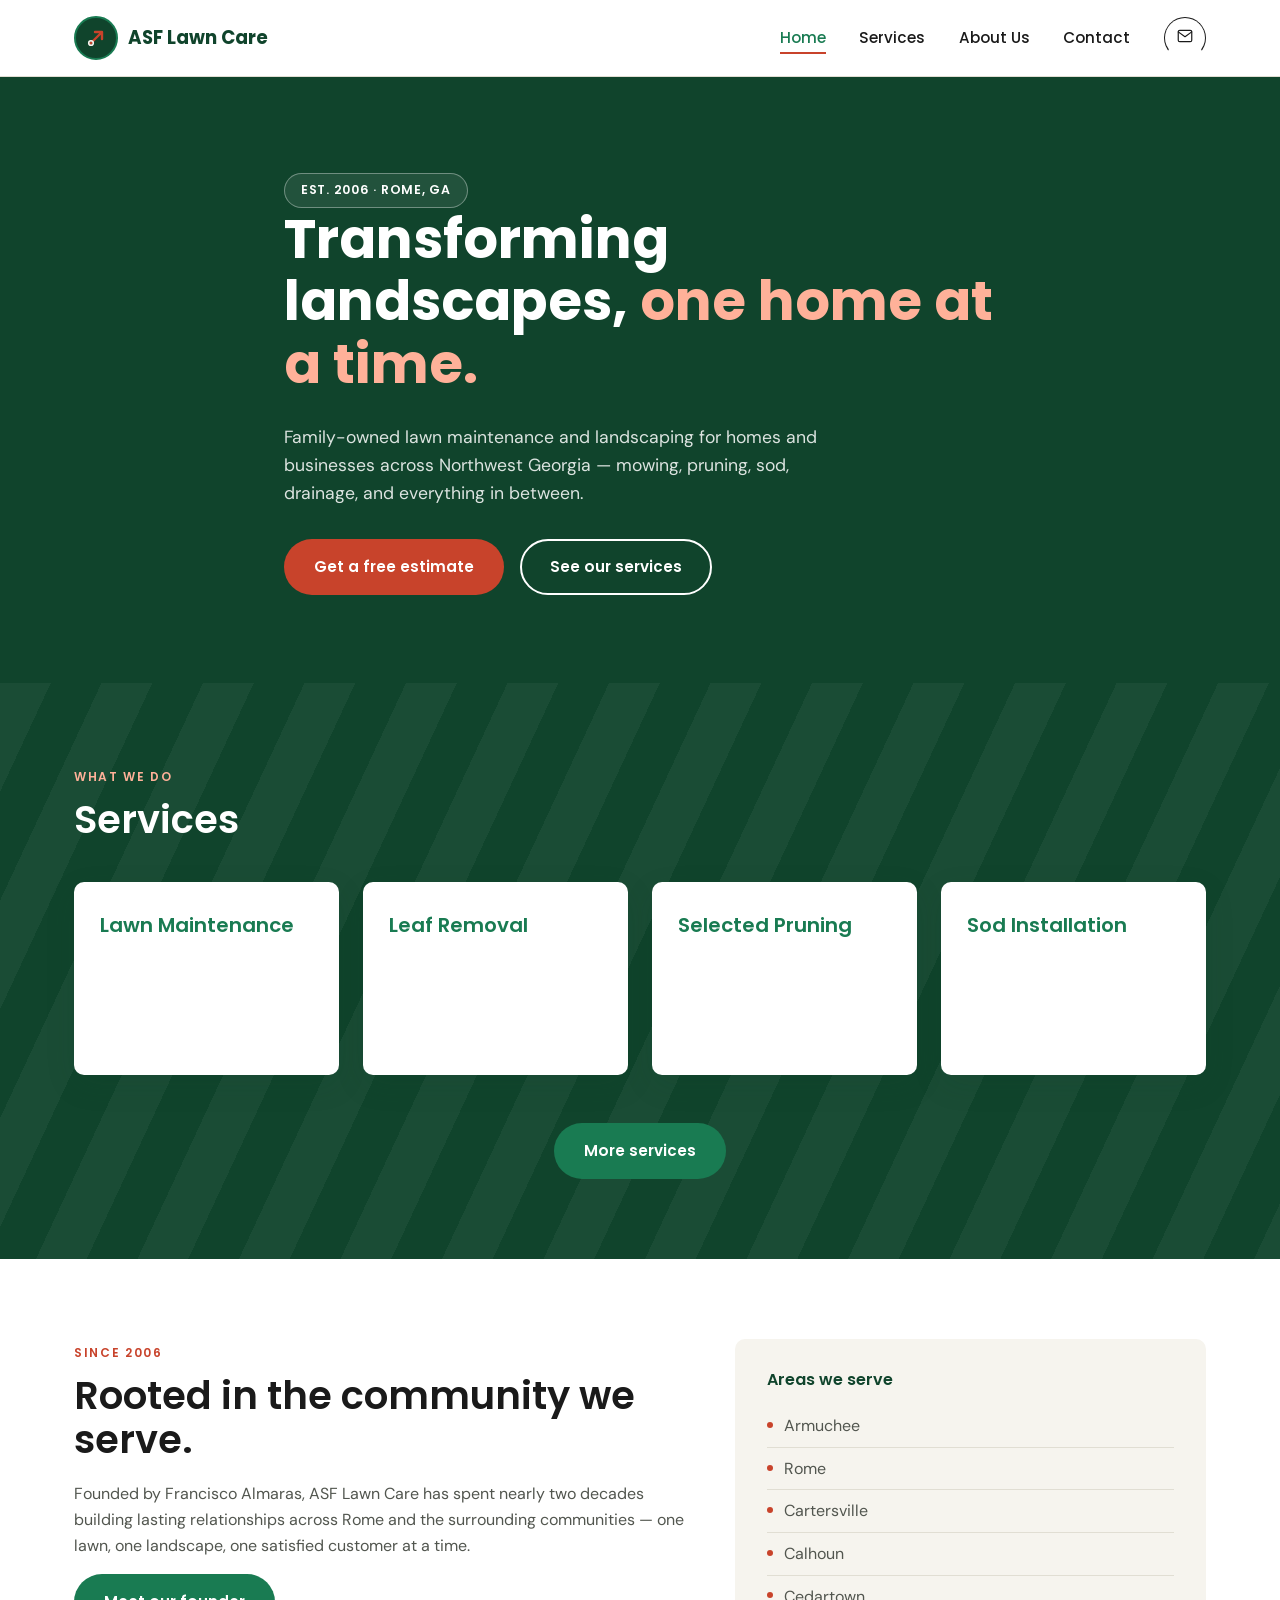
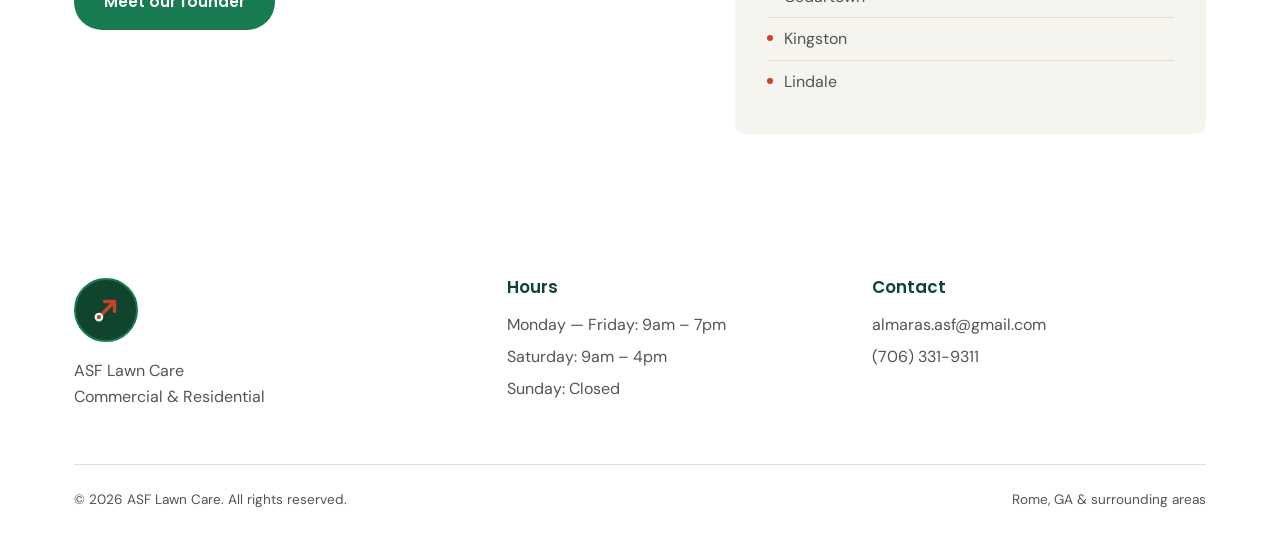
==== index.html @ 883a6e31 "[ASF-000] feat: original files for beginning of ASF web buildout" ====
<!DOCTYPE html>
<html lang="en">
<head>
<meta charset="UTF-8">
<meta name="viewport" content="width=device-width, initial-scale=1.0">
<title>ASF Lawn Care | Lawn &amp; Landscape Care in Rome, GA</title>
<meta name="description" content="Family-owned lawn care and landscaping serving Rome, Armuchee, Cartersville, Calhoun, Cedartown, Kingston &amp; Lindale, GA since 2006.">

<link rel="preconnect" href="https://fonts.googleapis.com">
<link rel="preconnect" href="https://fonts.gstatic.com" crossorigin>
<link href="https://fonts.googleapis.com/css2?family=DM+Sans:wght@400;500;700&family=Poppins:wght@500;600;700&display=swap" rel="stylesheet">

<link rel="stylesheet" href="css/style.css">
<link rel="stylesheet" href="css/index.css">
</head>
<body>

<!-- ========== HEADER ========== -->
<header class="site-header">
  <nav class="nav">
    <a href="index.html" class="nav__logo">
      <!-- PLACEHOLDER LOGO MARK — swap for images/logo-color.png once uploaded -->
      <span class="nav__logo-mark">
        <svg viewBox="0 0 24 24" fill="none" xmlns="http://www.w3.org/2000/svg">
          <path d="M6 18L18 6M18 6H11M18 6V13" stroke="#C8432B" stroke-width="2.4" stroke-linecap="round" stroke-linejoin="round"/>
          <circle cx="7" cy="17" r="2.3" stroke="#F6F4EE" stroke-width="1.6"/>
        </svg>
      </span>
      ASF Lawn Care
    </a>

    <button class="nav__toggle" id="navToggle" aria-label="Toggle menu" aria-expanded="false">
      <span></span><span></span><span></span>
    </button>

    <ul class="nav__links" id="navLinks">
      <li><a href="index.html" aria-current="page">Home</a></li>
      <li><a href="services.html">Services</a></li>
      <li><a href="about.html">About Us</a></li>
      <li><a href="contact.html">Contact</a></li>
      <li>
        <a href="contact.html" class="nav__contact-btn" aria-label="Contact us">
          <svg viewBox="0 0 24 24" fill="none" xmlns="http://www.w3.org/2000/svg">
            <path d="M3 6.5L12 13L21 6.5" stroke="currentColor" stroke-width="1.6" stroke-linecap="round" stroke-linejoin="round"/>
            <rect x="3" y="4.5" width="18" height="15" rx="2" stroke="currentColor" stroke-width="1.6"/>
          </svg>
        </a>
      </li>
    </ul>
  </nav>
</header>

<!-- ========== HERO ========== -->
<section class="hero mow-stripes">
  <div class="container hero__inner">
    <span class="badge">Est. 2006 · Rome, GA</span>
    <h1>Transforming landscapes, <span>one home at a time.</span></h1>
    <p class="hero__lede">Family-owned lawn maintenance and landscaping for homes and businesses across Northwest Georgia — mowing, pruning, sod, drainage, and everything in between.</p>
    <div class="hero__actions">
      <a href="contact.html" class="btn btn--rust">Get a free estimate</a>
      <a href="services.html" class="btn btn--outline">See our services</a>
    </div>
  </div>
</section>

<!-- ========== SERVICES PREVIEW ========== -->
<section class="section section--forest mow-stripes">
  <div class="container">
    <div class="section-head">
      <span class="eyebrow">What we do</span>
      <h2>Services</h2>
    </div>

    <div class="service-grid">
      <article class="service-card">
        <h3>Lawn Maintenance</h3>
        <p>Regular mowing, precise edging, and thorough blowing to keep your lawn verdant and well-groomed year-round.</p>
      </article>
      <article class="service-card">
        <h3>Leaf Removal</h3>
        <p>Dependable, timely clearing of leaves and debris from your lawn, driveway, and walkways — seasonal or ongoing.</p>
      </article>
      <article class="service-card">
        <h3>Selected Pruning</h3>
        <p>Careful removal of specific branches or sections of a plant to enhance its health, structure, and appearance.</p>
      </article>
      <article class="service-card">
        <h3>Sod Installation</h3>
        <p>Site evaluation, prep, and top-notch sod suited to your area — a custom plan for a healthy, vibrant lawn.</p>
      </article>
    </div>

    <div class="service-grid__more">
      <a href="services.html" class="btn btn--primary">More services</a>
    </div>
  </div>
</section>

<!-- ========== ABOUT TEASER ========== -->
<section class="section about-teaser">
  <div class="container about-teaser__grid">
    <div>
      <span class="eyebrow">Since 2006</span>
      <h2>Rooted in the community we serve.</h2>
      <p>Founded by Francisco Almaras, ASF Lawn Care has spent nearly two decades building lasting relationships across Rome and the surrounding communities — one lawn, one landscape, one satisfied customer at a time.</p>
      <a href="about.html" class="btn btn--primary">Meet our founder</a>
    </div>
    <div class="about-teaser__areas">
      <h4>Areas we serve</h4>
      <ul class="area-list">
        <li>Armuchee</li>
        <li>Rome</li>
        <li>Cartersville</li>
        <li>Calhoun</li>
        <li>Cedartown</li>
        <li>Kingston</li>
        <li>Lindale</li>
      </ul>
    </div>
  </div>
</section>

<!-- ========== FOOTER ========== -->
<footer class="site-footer">
  <div class="container">
    <div class="footer-grid">
      <div class="footer-col">
        <a href="index.html" class="nav__logo" style="margin-bottom:1rem;">
          <span class="nav__logo-mark">
            <svg viewBox="0 0 24 24" fill="none" xmlns="http://www.w3.org/2000/svg">
              <path d="M6 18L18 6M18 6H11M18 6V13" stroke="#C8432B" stroke-width="2.4" stroke-linecap="round" stroke-linejoin="round"/>
              <circle cx="7" cy="17" r="2.3" stroke="#F6F4EE" stroke-width="1.6"/>
            </svg>
          </span>
        </a>
        <p>ASF Lawn Care<br>Commercial &amp; Residential</p>
      </div>
      <div class="footer-col">
        <h4>Hours</h4>
        <p>Monday — Friday: 9am – 7pm</p>
        <p>Saturday: 9am – 4pm</p>
        <p>Sunday: Closed</p>
      </div>
      <div class="footer-col">
        <h4>Contact</h4>
        <p><a href="mailto:almaras.asf@gmail.com">almaras.asf@gmail.com</a></p>
        <p><a href="tel:+17063319311">(706) 331-9311</a></p>
      </div>
    </div>
    <div class="footer-bottom">
      <span>© <span id="year"></span> ASF Lawn Care. All rights reserved.</span>
      <span>Rome, GA &amp; surrounding areas</span>
    </div>
  </div>
</footer>

<script src="js/main.js"></script>
</body>
</html>
---- css/style.css ----
/* ==========================================================================
   ASF Lawn Care — Global Stylesheet
   ========================================================================== */

:root {
  /* Brand palette (sampled from original site) */
  --forest: #10442c;
  --forest-dark: #0b331f;
  --kelly: #197b52;
  --kelly-light: #22935f;
  --rust: #c8432b;
  --rust-dark: #a8351f;
  --cream: #f6f4ee;
  --white: #ffffff;
  --ink: #1a1a1a;
  --ink-soft: #52564f;
  --border: #e1ded3;

  /* Type */
  --font-heading: "Poppins", "Segoe UI", sans-serif;
  --font-body: "DM Sans", "Segoe UI", sans-serif;

  /* Layout */
  --max-width: 1180px;
  --radius: 10px;
  --shadow: 0 10px 30px rgba(16, 68, 44, 0.12);
}

* {
  box-sizing: border-box;
}

html {
  scroll-behavior: smooth;
}

body {
  margin: 0;
  font-family: var(--font-body);
  color: var(--ink);
  background: var(--white);
  line-height: 1.6;
  -webkit-font-smoothing: antialiased;
}

h1, h2, h3, h4 {
  font-family: var(--font-heading);
  font-weight: 600;
  line-height: 1.15;
  margin: 0 0 0.5em;
  color: var(--ink);
}

h1 { font-size: clamp(2.2rem, 5vw, 3.4rem); font-weight: 700; }
h2 { font-size: clamp(1.7rem, 3.5vw, 2.4rem); }
h3 { font-size: 1.25rem; }

p { margin: 0 0 1em; color: var(--ink-soft); }

a {
  color: inherit;
  text-decoration: none;
}

img { max-width: 100%; display: block; }

ul { margin: 0; padding: 0; list-style: none; }

.container {
  max-width: var(--max-width);
  margin: 0 auto;
  padding: 0 1.5rem;
}

.section {
  padding: 5rem 0;
}

.section--forest {
  background: var(--forest);
  color: var(--white);
}

.section--forest h1,
.section--forest h2,
.section--forest h3,
.section--forest p {
  color: var(--white);
}

.section--cream {
  background: var(--cream);
}

.eyebrow {
  display: inline-block;
  font-family: var(--font-heading);
  font-size: 0.75rem;
  font-weight: 600;
  letter-spacing: 0.14em;
  text-transform: uppercase;
  color: var(--rust);
  margin-bottom: 0.75rem;
}

.section--forest .eyebrow { color: #ffb199; }

/* ---------- Buttons ---------- */

.btn {
  display: inline-flex;
  align-items: center;
  gap: 0.5rem;
  font-family: var(--font-heading);
  font-weight: 600;
  font-size: 0.95rem;
  padding: 0.85rem 1.75rem;
  border-radius: 999px;
  border: 2px solid transparent;
  cursor: pointer;
  transition: transform 0.15s ease, background 0.2s ease, color 0.2s ease, border-color 0.2s ease;
}

.btn:hover { transform: translateY(-2px); }

.btn--primary {
  background: var(--kelly);
  color: var(--white);
}
.btn--primary:hover { background: var(--kelly-light); }

.btn--rust {
  background: var(--rust);
  color: var(--white);
}
.btn--rust:hover { background: var(--rust-dark); }

.btn--outline {
  background: transparent;
  border-color: var(--white);
  color: var(--white);
}
.btn--outline:hover { background: var(--white); color: var(--forest); }

/* ---------- Header / Nav ---------- */

.site-header {
  position: sticky;
  top: 0;
  z-index: 50;
  background: var(--white);
  border-bottom: 1px solid var(--border);
}

.nav {
  display: flex;
  align-items: center;
  justify-content: space-between;
  padding: 1rem 1.5rem;
  max-width: var(--max-width);
  margin: 0 auto;
}

.nav__logo {
  display: flex;
  align-items: center;
  gap: 0.6rem;
  font-family: var(--font-heading);
  font-weight: 700;
  font-size: 1.15rem;
  color: var(--forest);
}

.nav__logo-mark {
  width: 44px;
  height: 44px;
  border-radius: 50%;
  background: var(--forest);
  display: flex;
  align-items: center;
  justify-content: center;
  flex-shrink: 0;
  border: 2px solid var(--kelly);
}

.nav__logo-mark svg { width: 24px; height: 24px; }

.nav__links {
  display: flex;
  align-items: center;
  gap: 2.1rem;
}

.nav__links a {
  font-family: var(--font-heading);
  font-weight: 500;
  font-size: 0.95rem;
  color: var(--ink);
  padding-bottom: 4px;
  border-bottom: 2px solid transparent;
  transition: border-color 0.2s ease, color 0.2s ease;
}

.nav__links a:hover,
.nav__links a[aria-current="page"] {
  color: var(--kelly);
  border-color: var(--rust);
}

.nav__contact-btn {
  width: 42px;
  height: 42px;
  border-radius: 50%;
  border: 1.5px solid var(--ink);
  display: flex;
  align-items: center;
  justify-content: center;
  flex-shrink: 0;
}

.nav__contact-btn svg { width: 18px; height: 18px; }

.nav__toggle {
  display: none;
  background: none;
  border: none;
  cursor: pointer;
  padding: 0.4rem;
}

.nav__toggle span {
  display: block;
  width: 24px;
  height: 2px;
  background: var(--forest);
  margin: 5px 0;
  transition: 0.2s ease;
}

/* ---------- Mown-stripe signature motif ----------
   A nod to freshly mowed lawn stripes — used sparingly as a
   background texture on hero / divider sections. */

.mow-stripes {
  background-image: repeating-linear-gradient(
    115deg,
    rgba(255, 255, 255, 0.045) 0px,
    rgba(255, 255, 255, 0.045) 46px,
    transparent 46px,
    transparent 92px
  );
}

.section-divider {
  height: 64px;
  background: var(--white);
  clip-path: polygon(0 100%, 50% 0, 100% 100%);
  margin-top: -1px;
}

.section-divider--into-forest { background: var(--forest); }
.section-divider--from-forest {
  background: var(--white);
  transform: rotate(180deg);
}

/* ---------- Badge (echoes the "EST. 2006" seal in the logo) ---------- */

.badge {
  display: inline-flex;
  align-items: center;
  gap: 0.6rem;
  background: rgba(255, 255, 255, 0.08);
  border: 1px solid rgba(255, 255, 255, 0.35);
  border-radius: 999px;
  padding: 0.4rem 1rem;
  font-family: var(--font-heading);
  font-size: 0.78rem;
  font-weight: 600;
  letter-spacing: 0.06em;
  text-transform: uppercase;
}

/* ---------- Footer ---------- */

.site-footer {
  background: var(--white);
  padding: 4rem 0 2rem;
}

.footer-grid {
  display: grid;
  grid-template-columns: 1.2fr 1fr 1fr;
  gap: 2rem;
  align-items: start;
  text-align: left;
}

.footer-grid .nav__logo-mark { width: 64px; height: 64px; }
.footer-grid .nav__logo-mark svg { width: 34px; height: 34px; }

.footer-col h4 {
  font-family: var(--font-heading);
  font-size: 1.05rem;
  color: var(--forest);
  margin-bottom: 0.9rem;
}

.footer-col p {
  margin-bottom: 0.4rem;
  color: var(--ink-soft);
}

.footer-bottom {
  margin-top: 3rem;
  padding-top: 1.5rem;
  border-top: 1px solid var(--border);
  font-size: 0.85rem;
  color: var(--ink-soft);
  display: flex;
  justify-content: space-between;
  flex-wrap: wrap;
  gap: 0.5rem;
}

/* ---------- Responsive ---------- */

@media (max-width: 860px) {
  .nav__links {
    position: fixed;
    top: 73px;
    left: 0;
    right: 0;
    background: var(--white);
    flex-direction: column;
    align-items: flex-start;
    gap: 0;
    padding: 0.5rem 1.5rem 1.5rem;
    border-bottom: 1px solid var(--border);
    transform: translateY(-130%);
    opacity: 0;
    transition: transform 0.25s ease, opacity 0.25s ease;
  }

  .nav__links.is-open {
    transform: translateY(0);
    opacity: 1;
  }

  .nav__links a {
    width: 100%;
    padding: 0.85rem 0;
    border-bottom: 1px solid var(--border);
  }

  .nav__toggle { display: block; }

  .footer-grid {
    grid-template-columns: 1fr;
    text-align: left;
  }
}
---- css/index.css ----
/* ---------- Hero ---------- */

.hero {
  background: var(--forest);
  color: var(--white);
  padding: 6rem 0 5.5rem;
  position: relative;
  overflow: hidden;
}

.hero__inner {
  max-width: 760px;
}

.hero h1 { color: var(--white); }
.hero h1 span { color: #ffb199; }

.hero__lede {
  color: rgba(255, 255, 255, 0.85);
  font-size: 1.1rem;
  max-width: 560px;
  margin-bottom: 2rem;
}

.hero__actions {
  display: flex;
  gap: 1rem;
  flex-wrap: wrap;
}

/* ---------- Services ---------- */

.section-head {
  margin-bottom: 2.5rem;
}

.service-grid {
  display: grid;
  grid-template-columns: repeat(4, 1fr);
  gap: 1.5rem;
}

.service-card {
  background: var(--white);
  color: var(--ink);
  border-radius: var(--radius);
  padding: 2rem 1.6rem;
  box-shadow: var(--shadow);
}

.service-card h3 {
  color: var(--kelly);
  margin-bottom: 0.7rem;
}

.service-card p {
  font-size: 0.93rem;
  margin-bottom: 0;
}

.service-grid__more {
  text-align: center;
  margin-top: 3rem;
}

/* ---------- About teaser ---------- */

.about-teaser__grid {
  display: grid;
  grid-template-columns: 1.3fr 1fr;
  gap: 3rem;
  align-items: start;
}

.about-teaser__areas {
  background: var(--cream);
  border-radius: var(--radius);
  padding: 2rem;
}

.about-teaser__areas h4 {
  font-family: var(--font-heading);
  color: var(--forest);
  margin-bottom: 1rem;
}

.area-list li {
  padding: 0.5rem 0;
  border-bottom: 1px solid var(--border);
  color: var(--ink-soft);
  position: relative;
  padding-left: 1.1rem;
}

.area-list li:last-child { border-bottom: none; }

.area-list li::before {
  content: "";
  position: absolute;
  left: 0;
  top: 1.05rem;
  width: 6px;
  height: 6px;
  border-radius: 50%;
  background: var(--rust);
}

@media (max-width: 900px) {
  .service-grid { grid-template-columns: repeat(2, 1fr); }
  .about-teaser__grid { grid-template-columns: 1fr; }
}

@media (max-width: 560px) {
  .service-grid { grid-template-columns: 1fr; }
  .hero { padding: 4.5rem 0 3.5rem; }
}
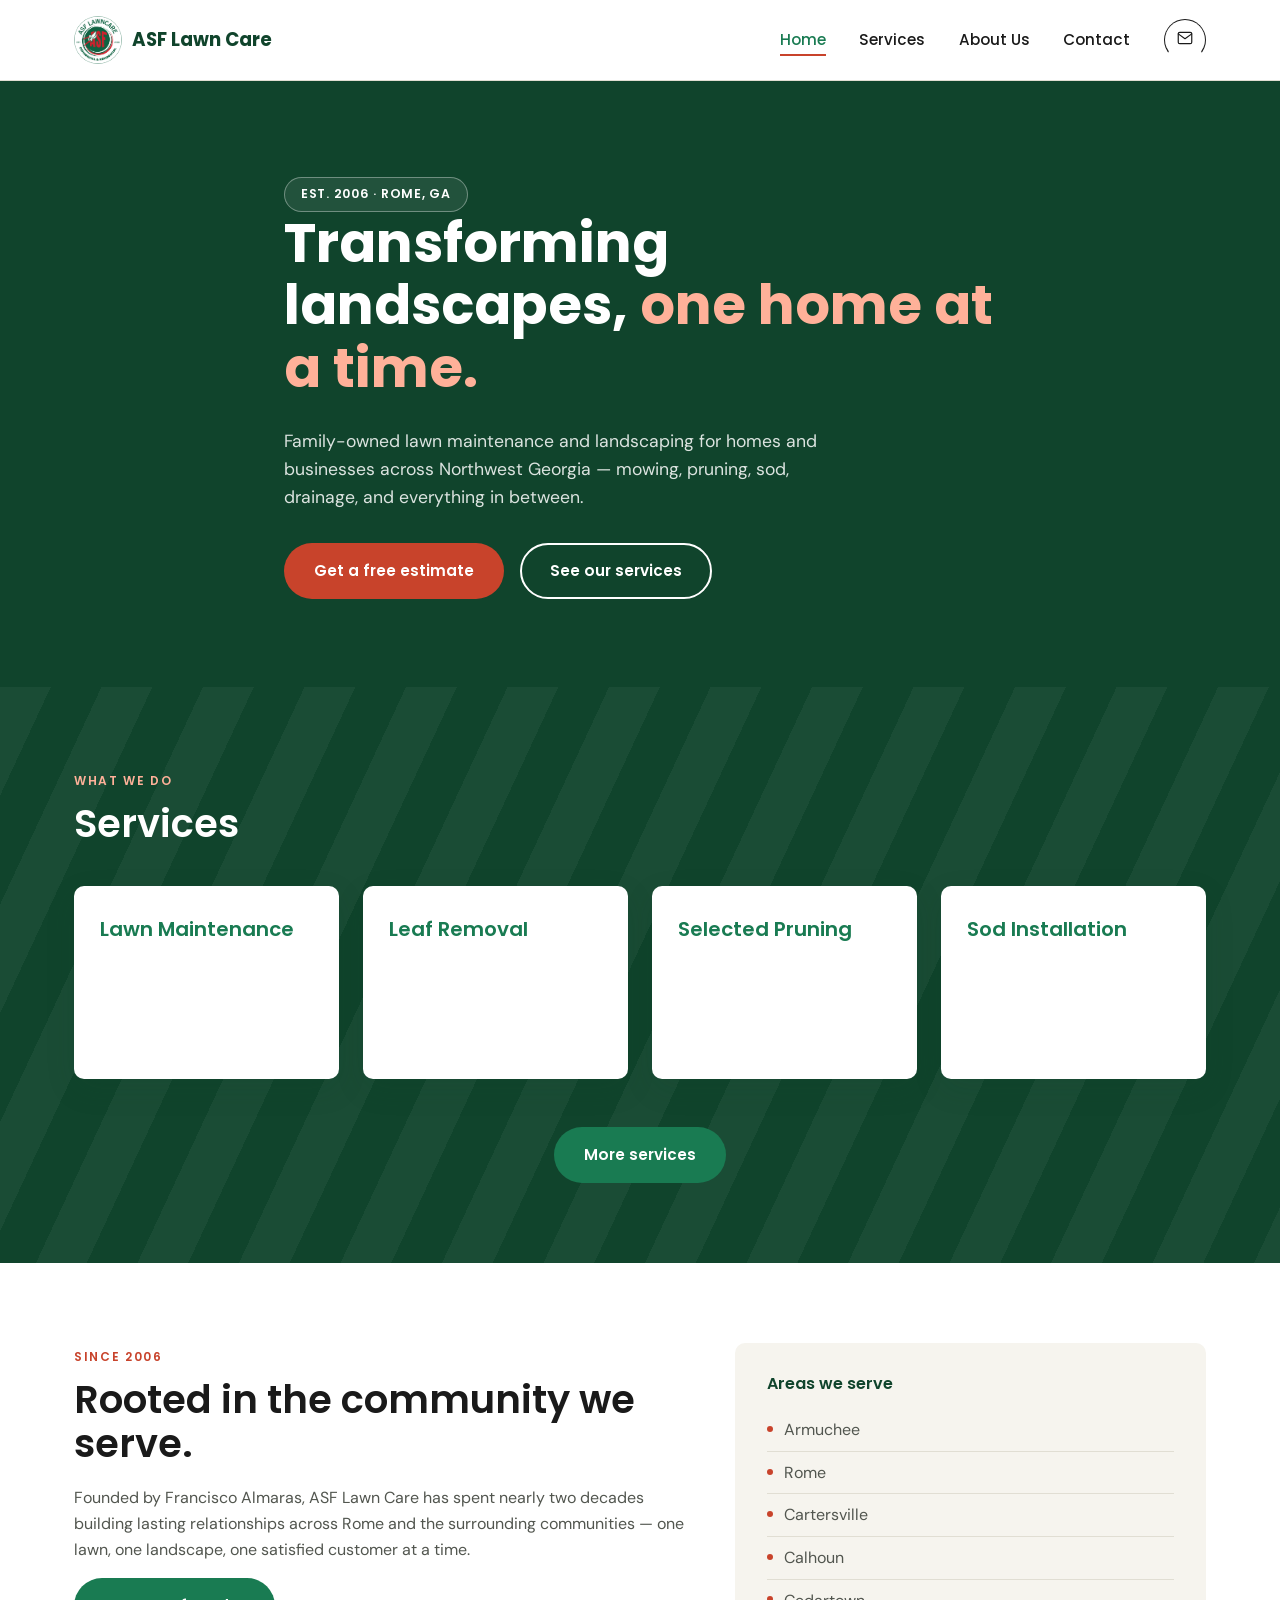
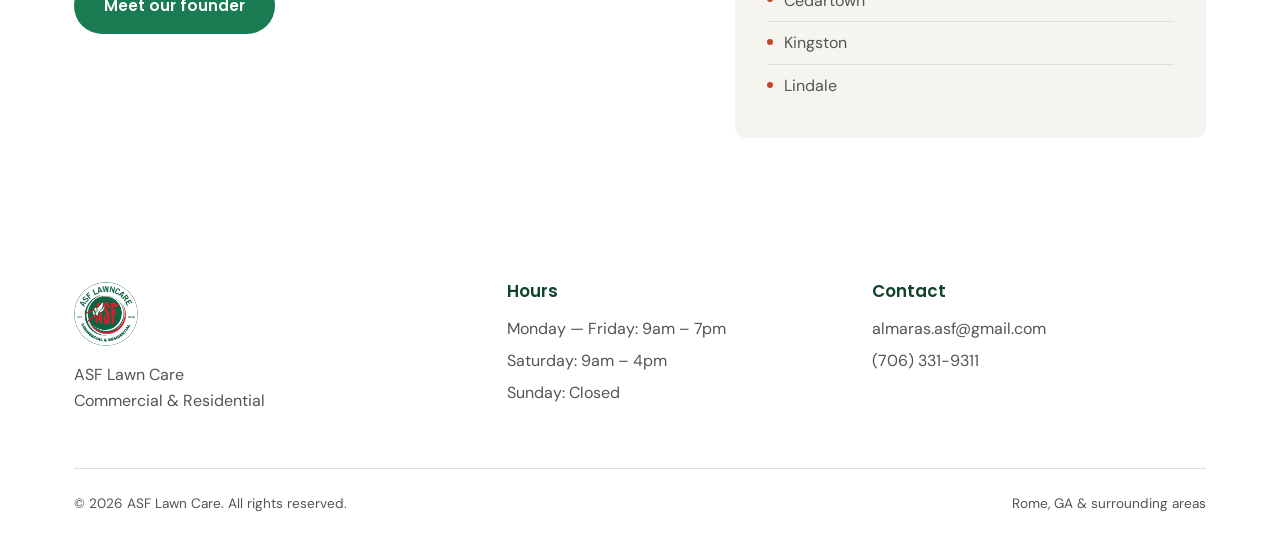
==== commit 60cedf12: "[ASF-9.4.26] feat: adding ASF logo and adjustments" ====
--- a/index.html
+++ b/index.html
@@ -20,12 +20,7 @@
   <nav class="nav">
     <a href="index.html" class="nav__logo">
       <!-- PLACEHOLDER LOGO MARK — swap for images/logo-color.png once uploaded -->
-      <span class="nav__logo-mark">
-        <svg viewBox="0 0 24 24" fill="none" xmlns="http://www.w3.org/2000/svg">
-          <path d="M6 18L18 6M18 6H11M18 6V13" stroke="#C8432B" stroke-width="2.4" stroke-linecap="round" stroke-linejoin="round"/>
-          <circle cx="7" cy="17" r="2.3" stroke="#F6F4EE" stroke-width="1.6"/>
-        </svg>
-      </span>
+      <span class="nav__logo-mark"><img src="images/asf_logo.png" alt="ASF Lawn Care logo"></span>
       ASF Lawn Care
     </a>
 
@@ -126,12 +121,7 @@
     <div class="footer-grid">
       <div class="footer-col">
         <a href="index.html" class="nav__logo" style="margin-bottom:1rem;">
-          <span class="nav__logo-mark">
-            <svg viewBox="0 0 24 24" fill="none" xmlns="http://www.w3.org/2000/svg">
-              <path d="M6 18L18 6M18 6H11M18 6V13" stroke="#C8432B" stroke-width="2.4" stroke-linecap="round" stroke-linejoin="round"/>
-              <circle cx="7" cy="17" r="2.3" stroke="#F6F4EE" stroke-width="1.6"/>
-            </svg>
-          </span>
+          <span class="nav__logo-mark"><img src="images/asf_logo.png" alt="ASF Lawn Care logo"></span>
         </a>
         <p>ASF Lawn Care<br>Commercial &amp; Residential</p>
       </div>
--- a/css/style.css
+++ b/css/style.css
@@ -172,18 +172,21 @@
 }
 
 .nav__logo-mark {
-  width: 44px;
-  height: 44px;
+  width: 48px;
+  height: 48px;
   border-radius: 50%;
-  background: var(--forest);
   display: flex;
   align-items: center;
   justify-content: center;
   flex-shrink: 0;
-  border: 2px solid var(--kelly);
-}
-
-.nav__logo-mark svg { width: 24px; height: 24px; }
+  overflow: hidden;
+}
+
+.nav__logo-mark img {
+  width: 100%;
+  height: 100%;
+  object-fit: contain;
+}
 
 .nav__links {
   display: flex;
@@ -297,7 +300,6 @@
 }
 
 .footer-grid .nav__logo-mark { width: 64px; height: 64px; }
-.footer-grid .nav__logo-mark svg { width: 34px; height: 34px; }
 
 .footer-col h4 {
   font-family: var(--font-heading);
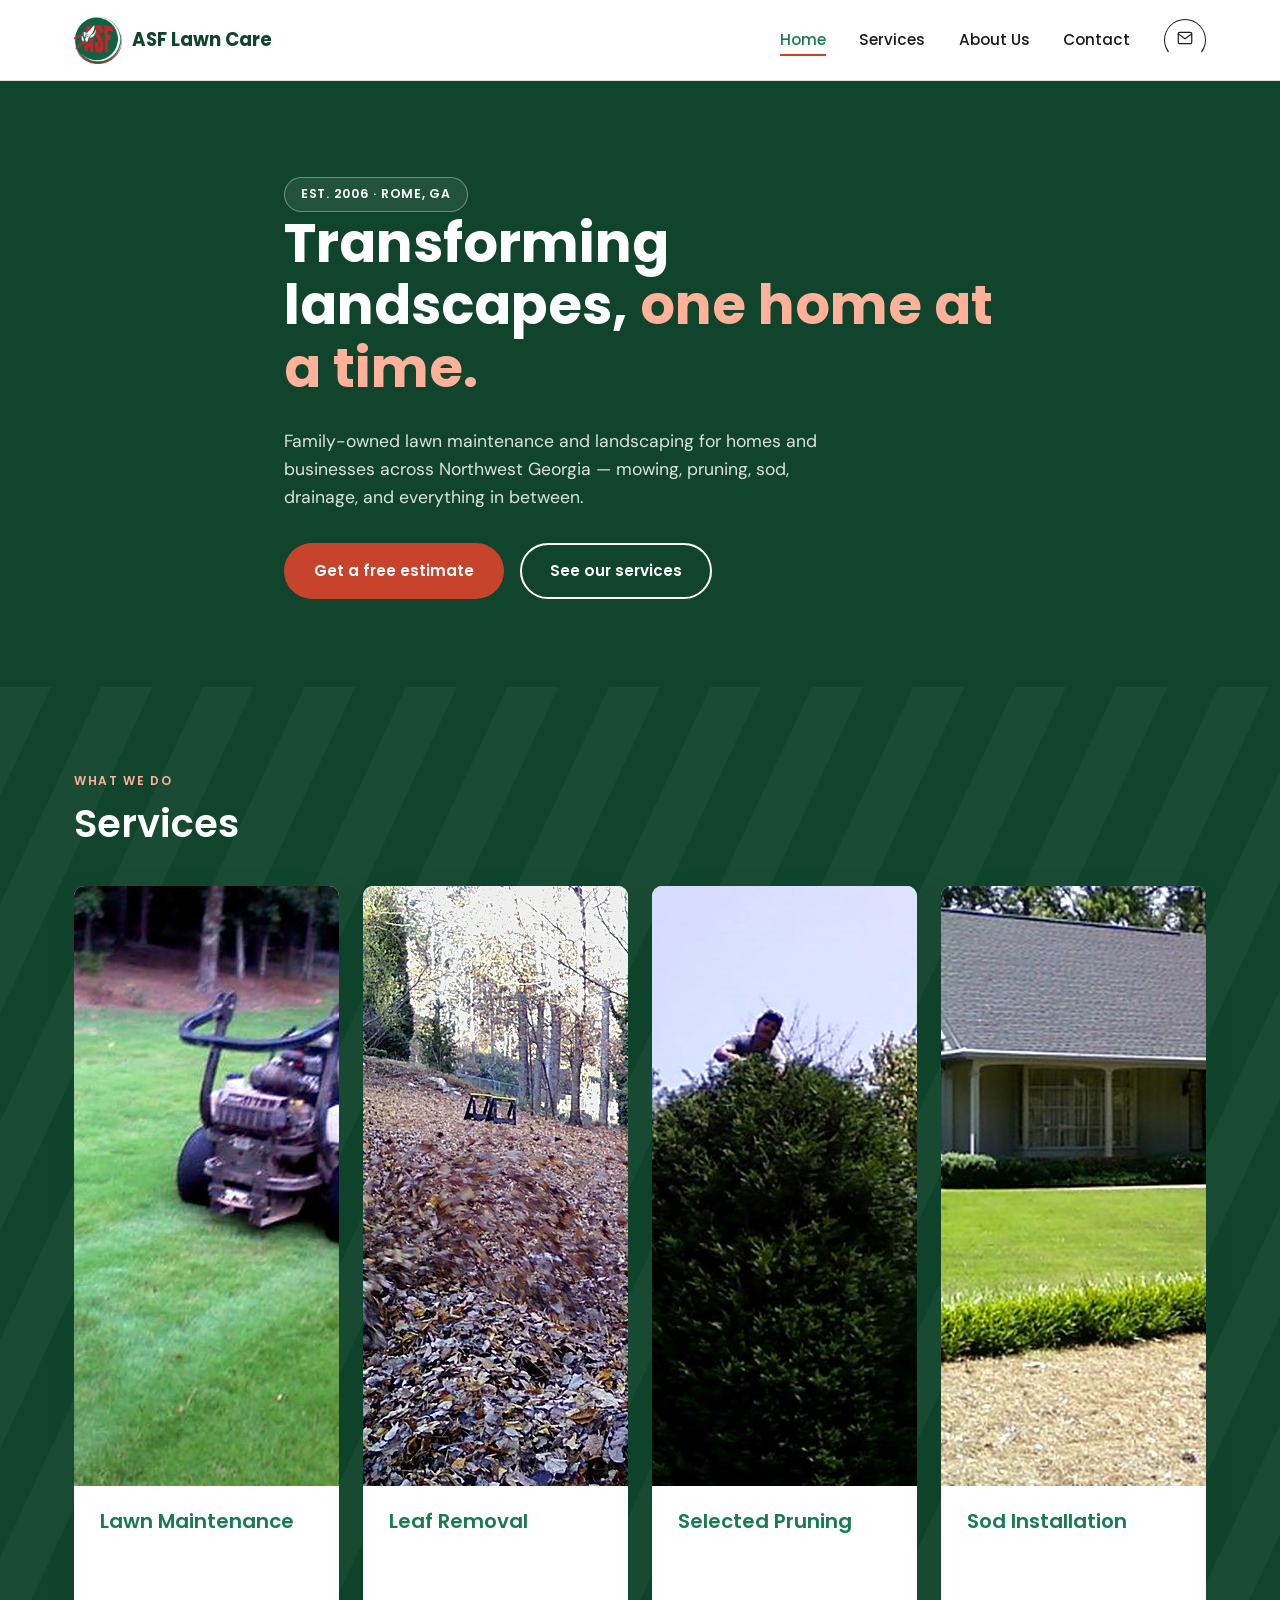
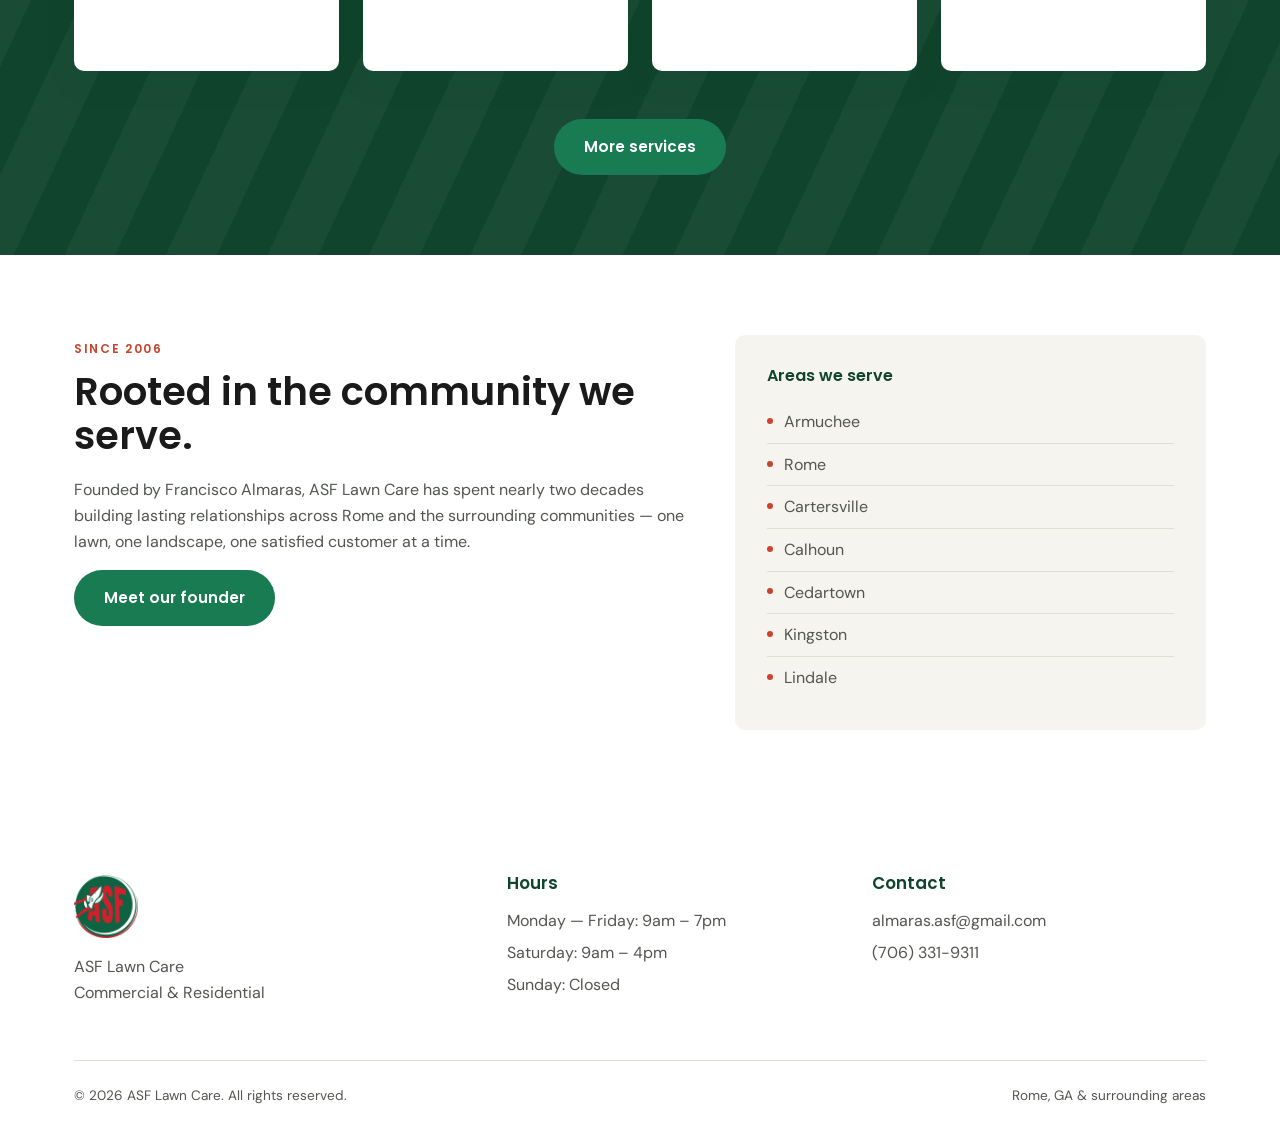
==== commit e89f84a3: "[ASF-9.29.26] feat: adding pics to Home Services" ====
--- a/index.html
+++ b/index.html
@@ -68,20 +68,32 @@
 
     <div class="service-grid">
       <article class="service-card">
-        <h3>Lawn Maintenance</h3>
-        <p>Regular mowing, precise edging, and thorough blowing to keep your lawn verdant and well-groomed year-round.</p>
+        <img class="service-card__img" src="images/services/lawn-maintenance.jpg" alt="Zero-turn mower cutting fresh stripes into a lawn" loading="lazy" width="800" height="600">
+        <div class="service-card__body">
+          <h3>Lawn Maintenance</h3>
+          <p>Regular mowing, precise edging, and thorough blowing to keep your lawn verdant and well-groomed year-round.</p>
+        </div>
       </article>
       <article class="service-card">
-        <h3>Leaf Removal</h3>
-        <p>Dependable, timely clearing of leaves and debris from your lawn, driveway, and walkways — seasonal or ongoing.</p>
+        <img class="service-card__img" src="images/services/leaf-removal.jpg" alt="Leaves being cleared from a wooded backyard" loading="lazy" width="800" height="600">
+        <div class="service-card__body">
+          <h3>Leaf Removal</h3>
+          <p>Dependable, timely clearing of leaves and debris from your lawn, driveway, and walkways — seasonal or ongoing.</p>
+        </div>
       </article>
       <article class="service-card">
-        <h3>Selected Pruning</h3>
-        <p>Careful removal of specific branches or sections of a plant to enhance its health, structure, and appearance.</p>
+        <img class="service-card__img" src="images/services/selected-pruning.jpg" alt="ASF crew member trimming the top of a tall hedge" loading="lazy" width="800" height="600">
+        <div class="service-card__body">
+          <h3>Selected Pruning</h3>
+          <p>Careful removal of specific branches or sections of a plant to enhance its health, structure, and appearance.</p>
+        </div>
       </article>
       <article class="service-card">
-        <h3>Sod Installation</h3>
-        <p>Site evaluation, prep, and top-notch sod suited to your area — a custom plan for a healthy, vibrant lawn.</p>
+        <img class="service-card__img" src="images/services/sod-installation.jpg" alt="Lush, healthy lawn in front of a home" loading="lazy" width="800" height="600">
+        <div class="service-card__body">
+          <h3>Sod Installation</h3>
+          <p>Site evaluation, prep, and top-notch sod suited to your area — a custom plan for a healthy, vibrant lawn.</p>
+        </div>
       </article>
     </div>
 
--- a/css/style.css
+++ b/css/style.css
@@ -174,12 +174,10 @@
 .nav__logo-mark {
   width: 48px;
   height: 48px;
-  border-radius: 50%;
   display: flex;
   align-items: center;
   justify-content: center;
   flex-shrink: 0;
-  overflow: hidden;
 }
 
 .nav__logo-mark img {
--- a/css/index.css
+++ b/css/index.css
@@ -44,8 +44,22 @@
   background: var(--white);
   color: var(--ink);
   border-radius: var(--radius);
-  padding: 2rem 1.6rem;
+  padding: 0;
   box-shadow: var(--shadow);
+  overflow: hidden;
+  display: flex;
+  flex-direction: column;
+}
+
+.service-card__img {
+  width: 100%;
+  aspect-ratio: 4 / 3;
+  object-fit: cover;
+  display: block;
+}
+
+.service-card__body {
+  padding: 1.5rem 1.6rem 2rem;
 }
 
 .service-card h3 {
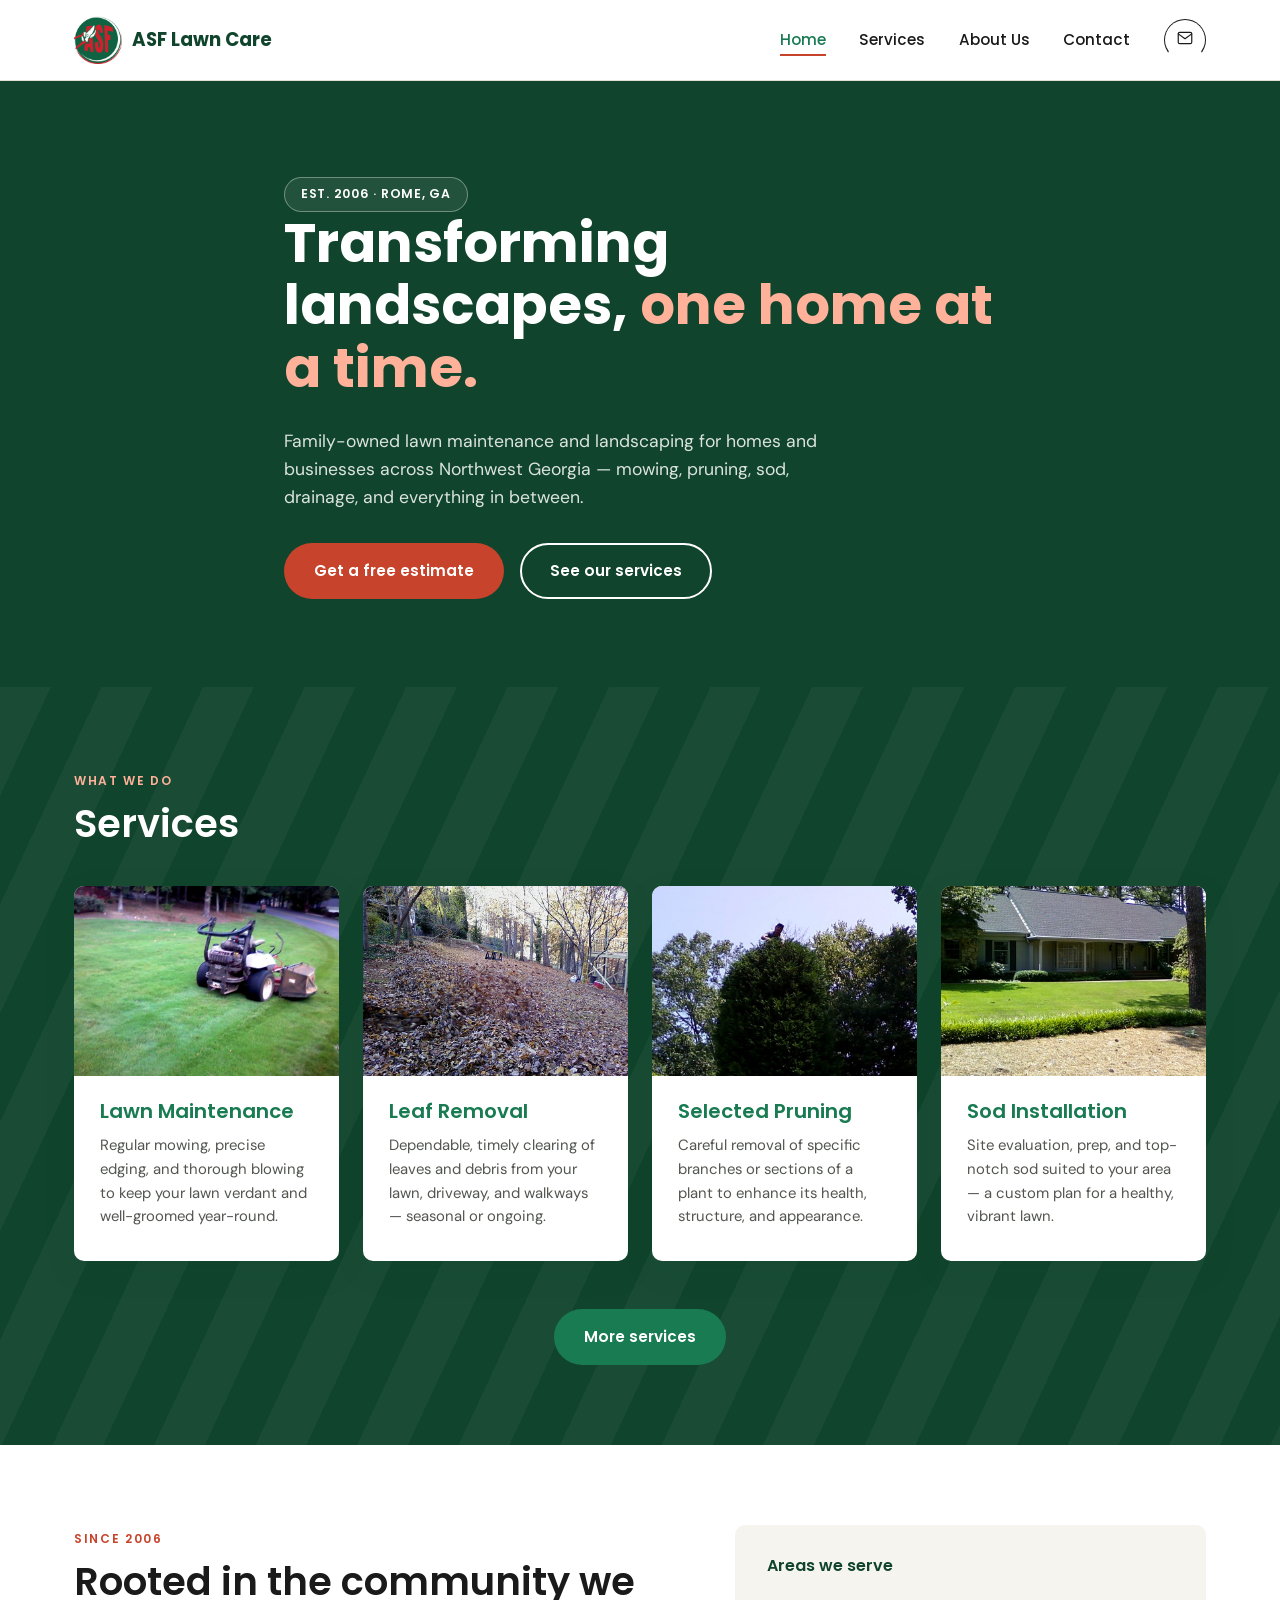
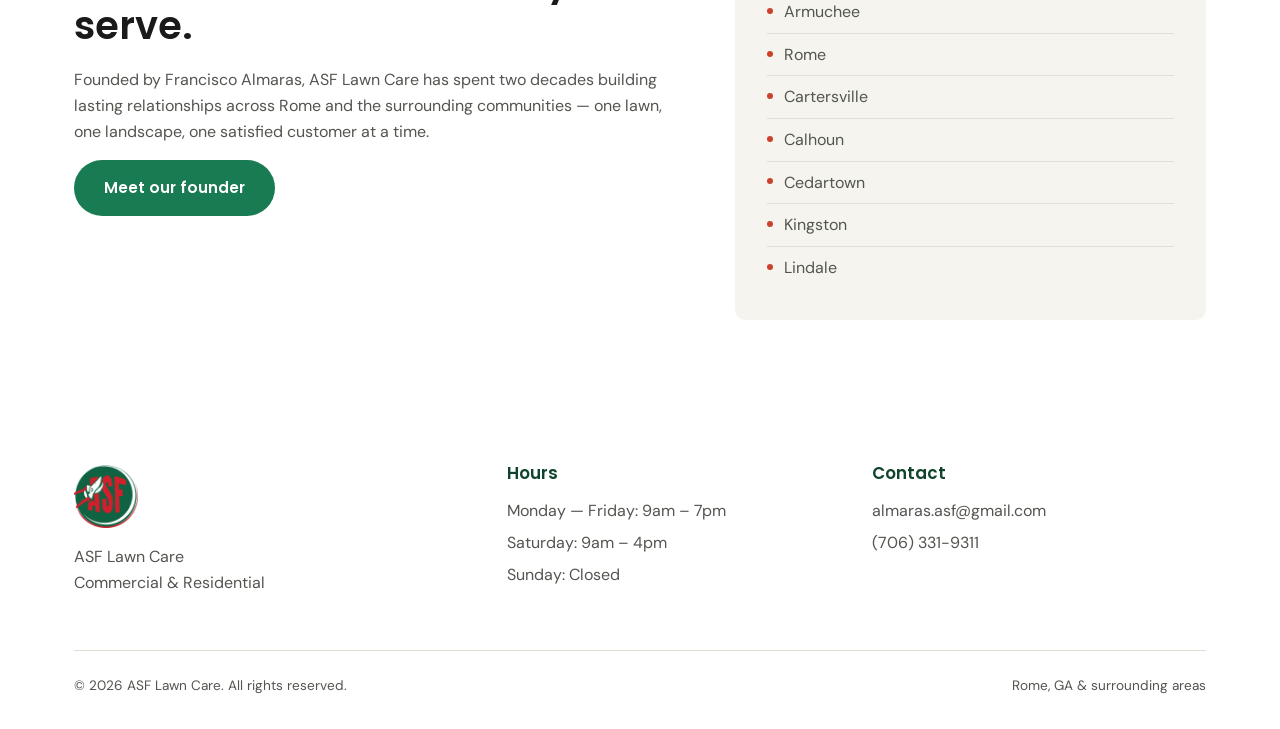
==== commit 8f25178f: "[ASF-9.30.26] feat: home page founder correction - 2 decades" ====
--- a/index.html
+++ b/index.html
@@ -109,7 +109,7 @@
     <div>
       <span class="eyebrow">Since 2006</span>
       <h2>Rooted in the community we serve.</h2>
-      <p>Founded by Francisco Almaras, ASF Lawn Care has spent nearly two decades building lasting relationships across Rome and the surrounding communities — one lawn, one landscape, one satisfied customer at a time.</p>
+      <p>Founded by Francisco Almaras, ASF Lawn Care has spent two decades building lasting relationships across Rome and the surrounding communities — one lawn, one landscape, one satisfied customer at a time.</p>
       <a href="about.html" class="btn btn--primary">Meet our founder</a>
     </div>
     <div class="about-teaser__areas">
--- a/css/index.css
+++ b/css/index.css
@@ -53,9 +53,10 @@
 
 .service-card__img {
   width: 100%;
-  aspect-ratio: 4 / 3;
+  height: 190px;
   object-fit: cover;
   display: block;
+  flex-shrink: 0;
 }
 
 .service-card__body {
@@ -68,6 +69,7 @@
 }
 
 .service-card p {
+  color: var(--ink-soft);
   font-size: 0.93rem;
   margin-bottom: 0;
 }
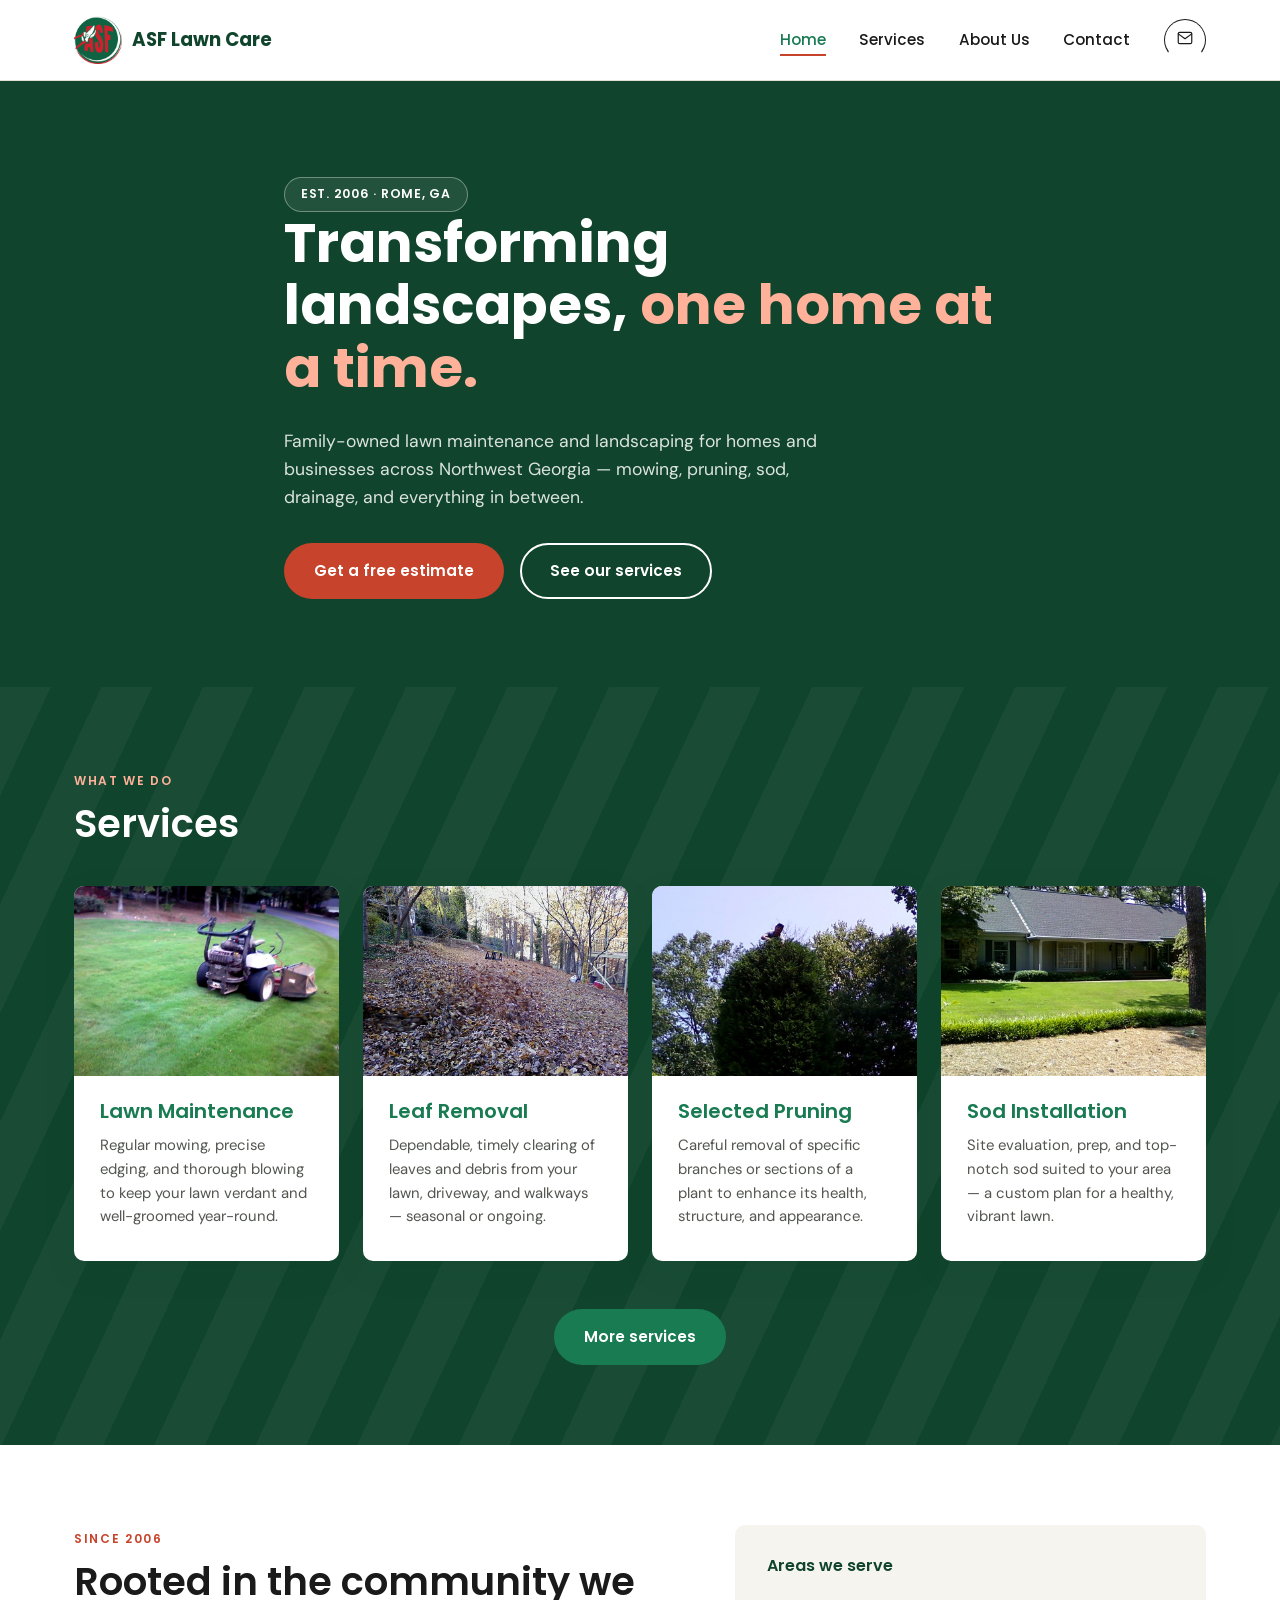
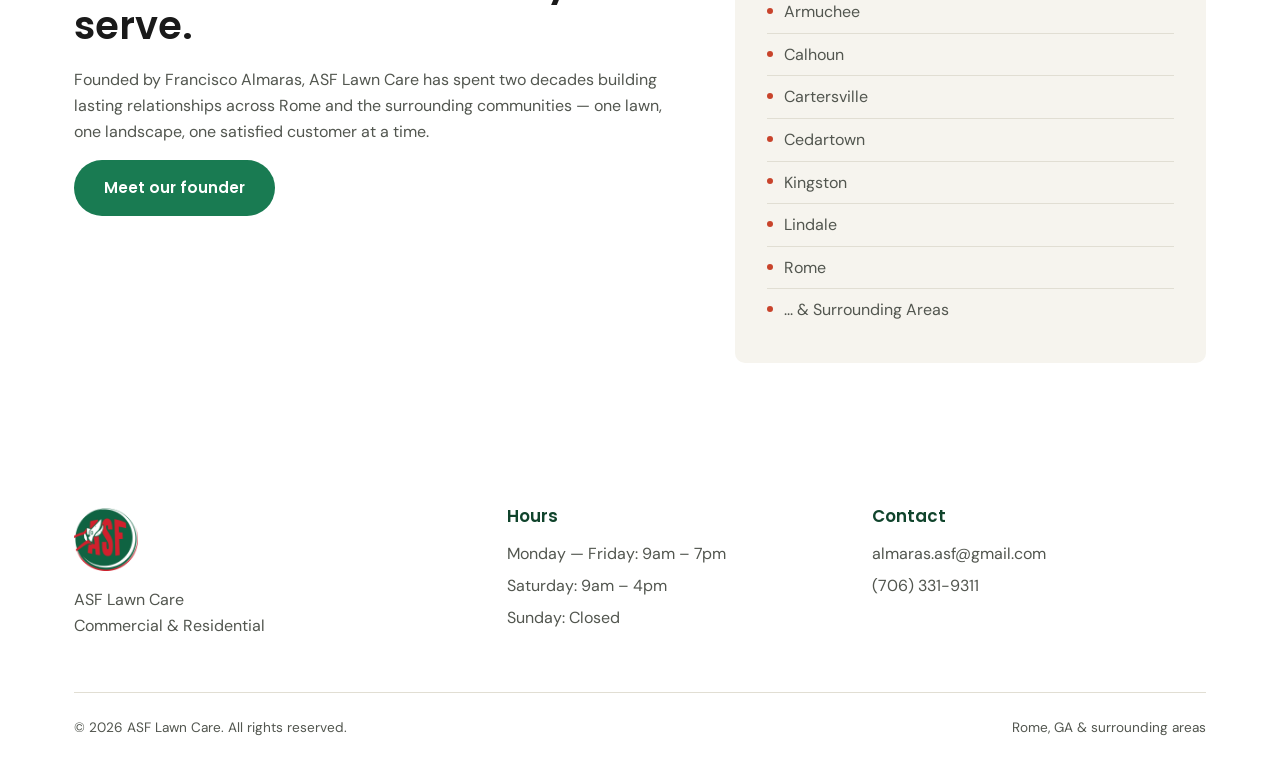
==== commit 3b0908b9: "[ASF-10.2.26] feat: Contact Us updated photo" ====
--- a/index.html
+++ b/index.html
@@ -116,12 +116,13 @@
       <h4>Areas we serve</h4>
       <ul class="area-list">
         <li>Armuchee</li>
-        <li>Rome</li>
+        <li>Calhoun</li>
         <li>Cartersville</li>
-        <li>Calhoun</li>
         <li>Cedartown</li>
         <li>Kingston</li>
         <li>Lindale</li>
+        <li>Rome</li>
+        <li>... & Surrounding Areas</li>
       </ul>
     </div>
   </div>
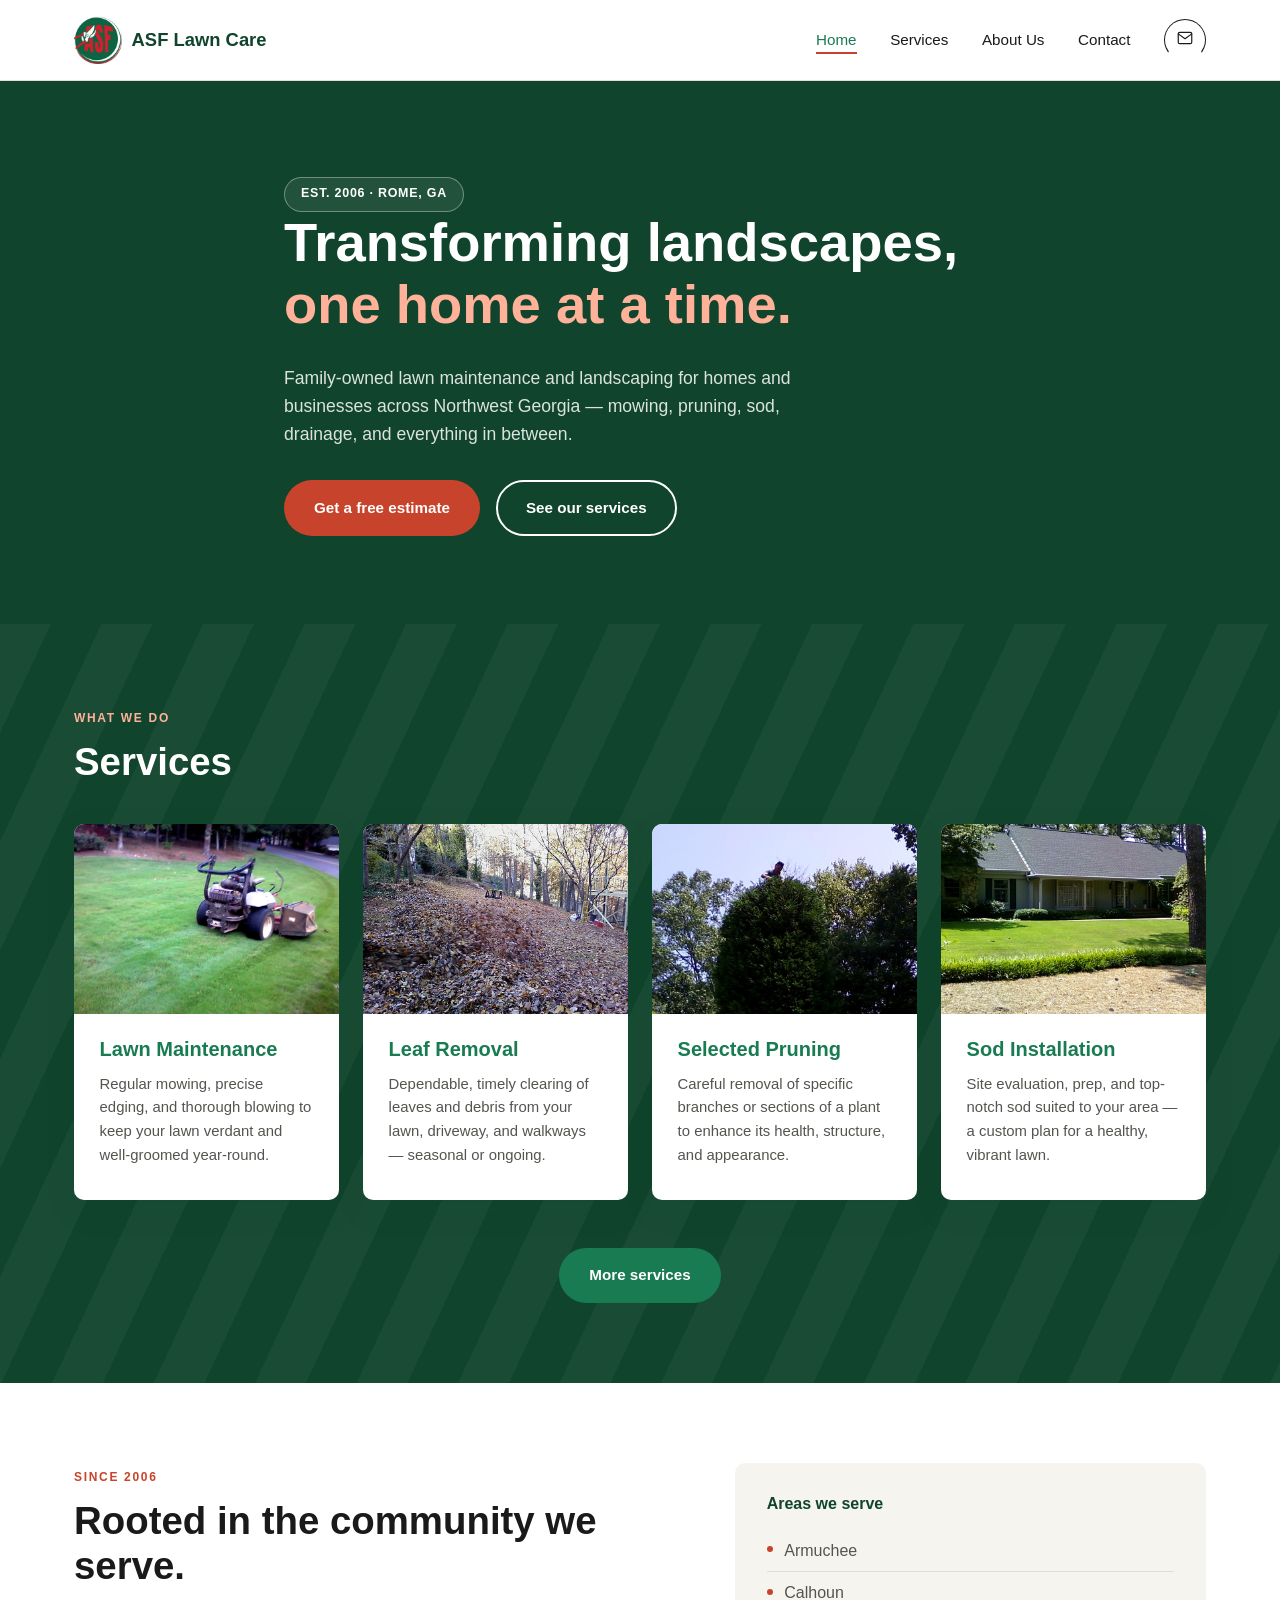
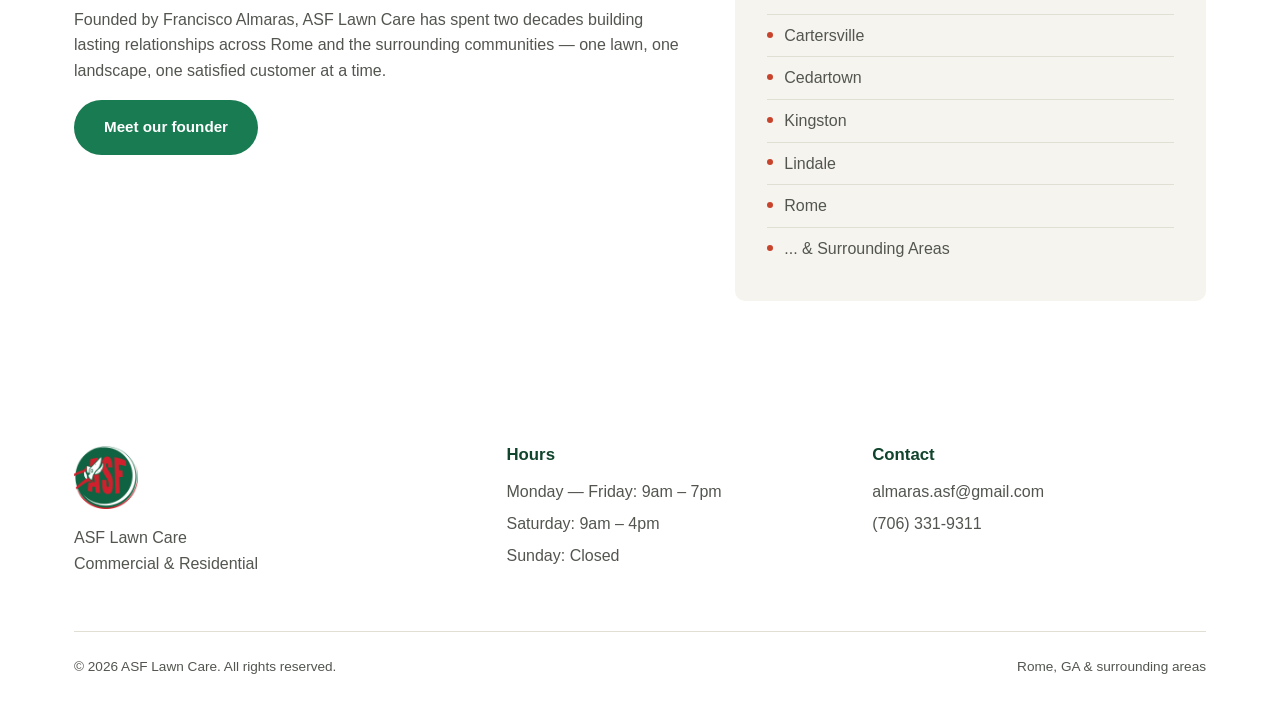
==== commit 68d763d3: "[ASF-10.4.26] feat: security update" ====
--- a/index.html
+++ b/index.html
@@ -5,6 +5,7 @@
 <meta name="viewport" content="width=device-width, initial-scale=1.0">
 <title>ASF Lawn Care | Lawn &amp; Landscape Care in Rome, GA</title>
 <meta name="description" content="Family-owned lawn care and landscaping serving Rome, Armuchee, Cartersville, Calhoun, Cedartown, Kingston &amp; Lindale, GA since 2006.">
+<meta http-equiv="Content-Security-Policy" content="default-src 'self'; script-src 'self'; style-src 'self' https://fonts.googleapis.com; font-src https://fonts.gstatic.com; img-src 'self'; connect-src 'self' https://formspree.io; form-action 'self' https://formspree.io; frame-ancestors 'none'; base-uri 'self'; object-src 'none';">
 
 <link rel="preconnect" href="https://fonts.googleapis.com">
 <link rel="preconnect" href="https://fonts.gstatic.com" crossorigin>
@@ -122,7 +123,7 @@
         <li>Kingston</li>
         <li>Lindale</li>
         <li>Rome</li>
-        <li>... & Surrounding Areas</li>
+        <li>... &amp; Surrounding Areas</li>
       </ul>
     </div>
   </div>
@@ -133,7 +134,7 @@
   <div class="container">
     <div class="footer-grid">
       <div class="footer-col">
-        <a href="index.html" class="nav__logo" style="margin-bottom:1rem;">
+        <a href="index.html" class="nav__logo footer-logo">
           <span class="nav__logo-mark"><img src="images/asf_logo.png" alt="ASF Lawn Care logo"></span>
         </a>
         <p>ASF Lawn Care<br>Commercial &amp; Residential</p>
--- a/css/style.css
+++ b/css/style.css
@@ -298,6 +298,11 @@
 }
 
 .footer-grid .nav__logo-mark { width: 64px; height: 64px; }
+
+/* Was an inline style="margin-bottom:1rem" on the footer logo link on every
+   page — moved here so the site has zero inline styles, which lets the
+   Content-Security-Policy below skip 'unsafe-inline' for style-src. */
+.footer-logo { margin-bottom: 1rem; }
 
 .footer-col h4 {
   font-family: var(--font-heading);
